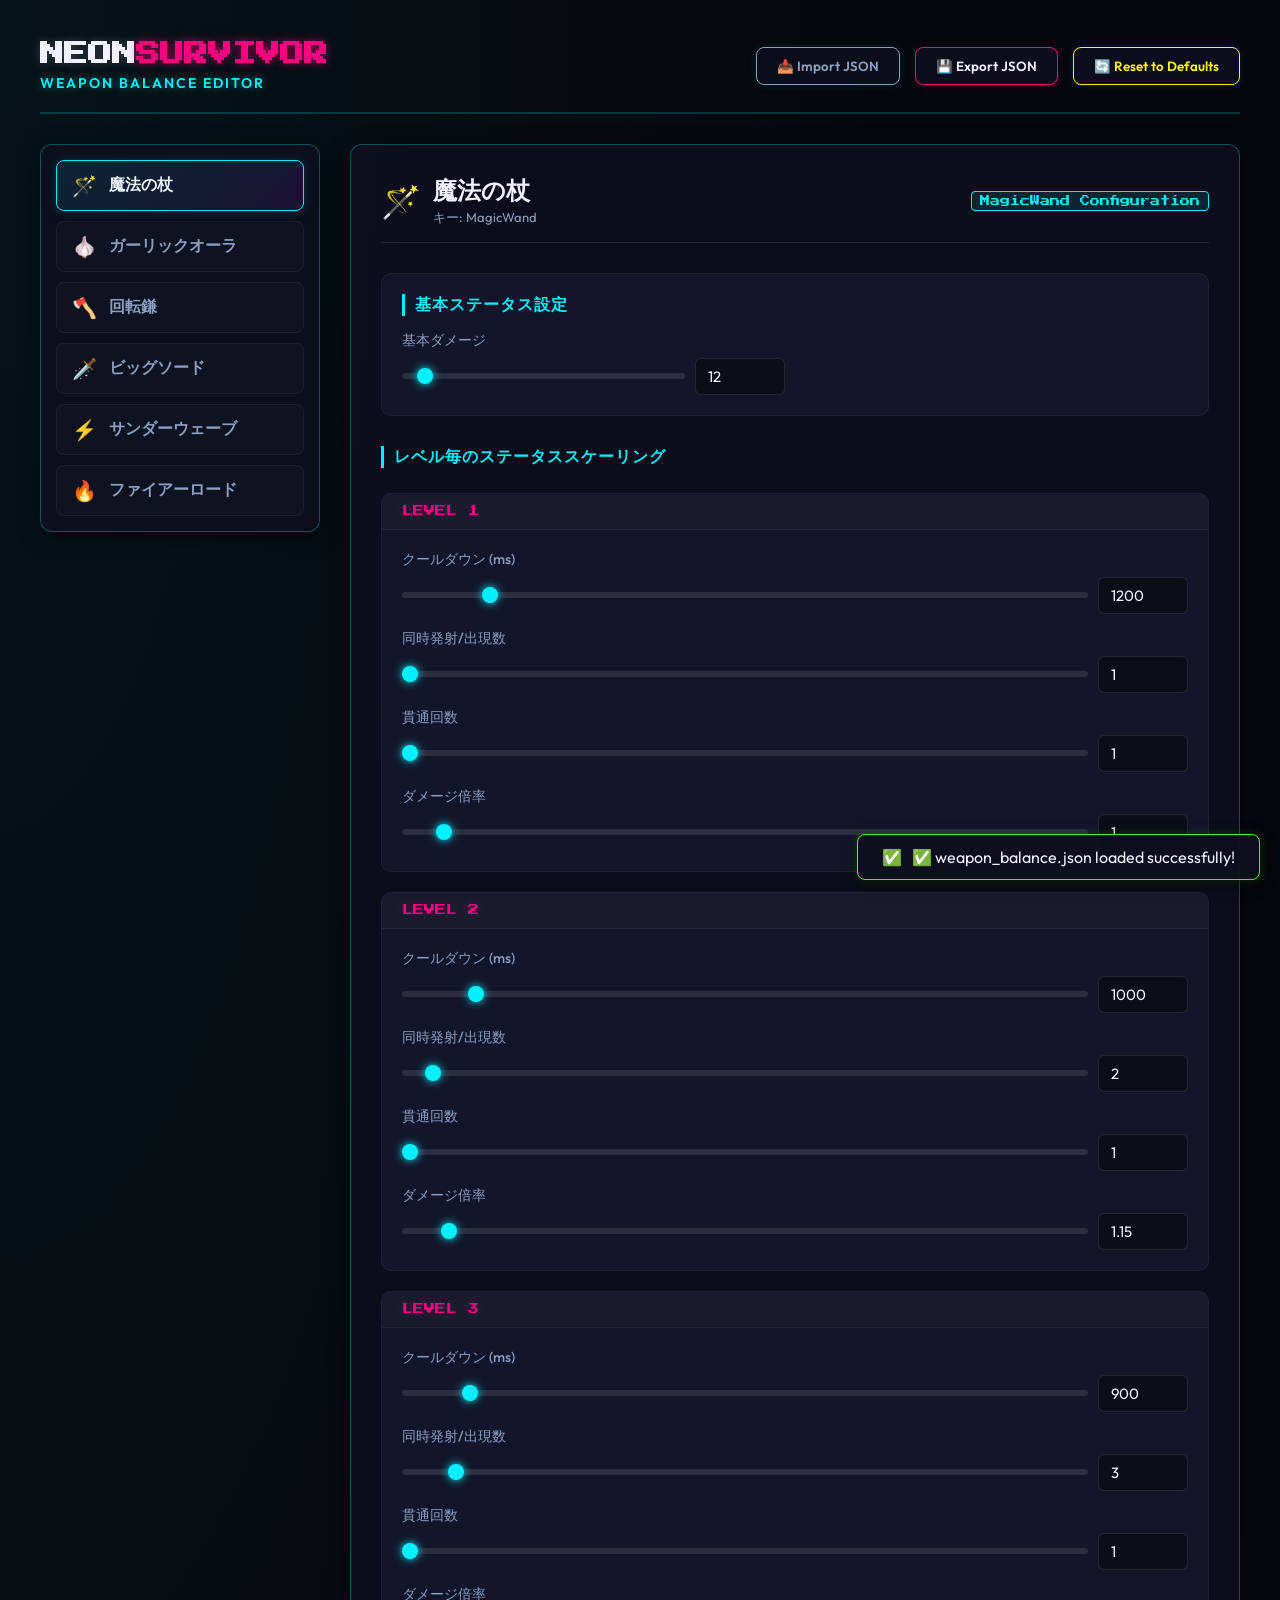
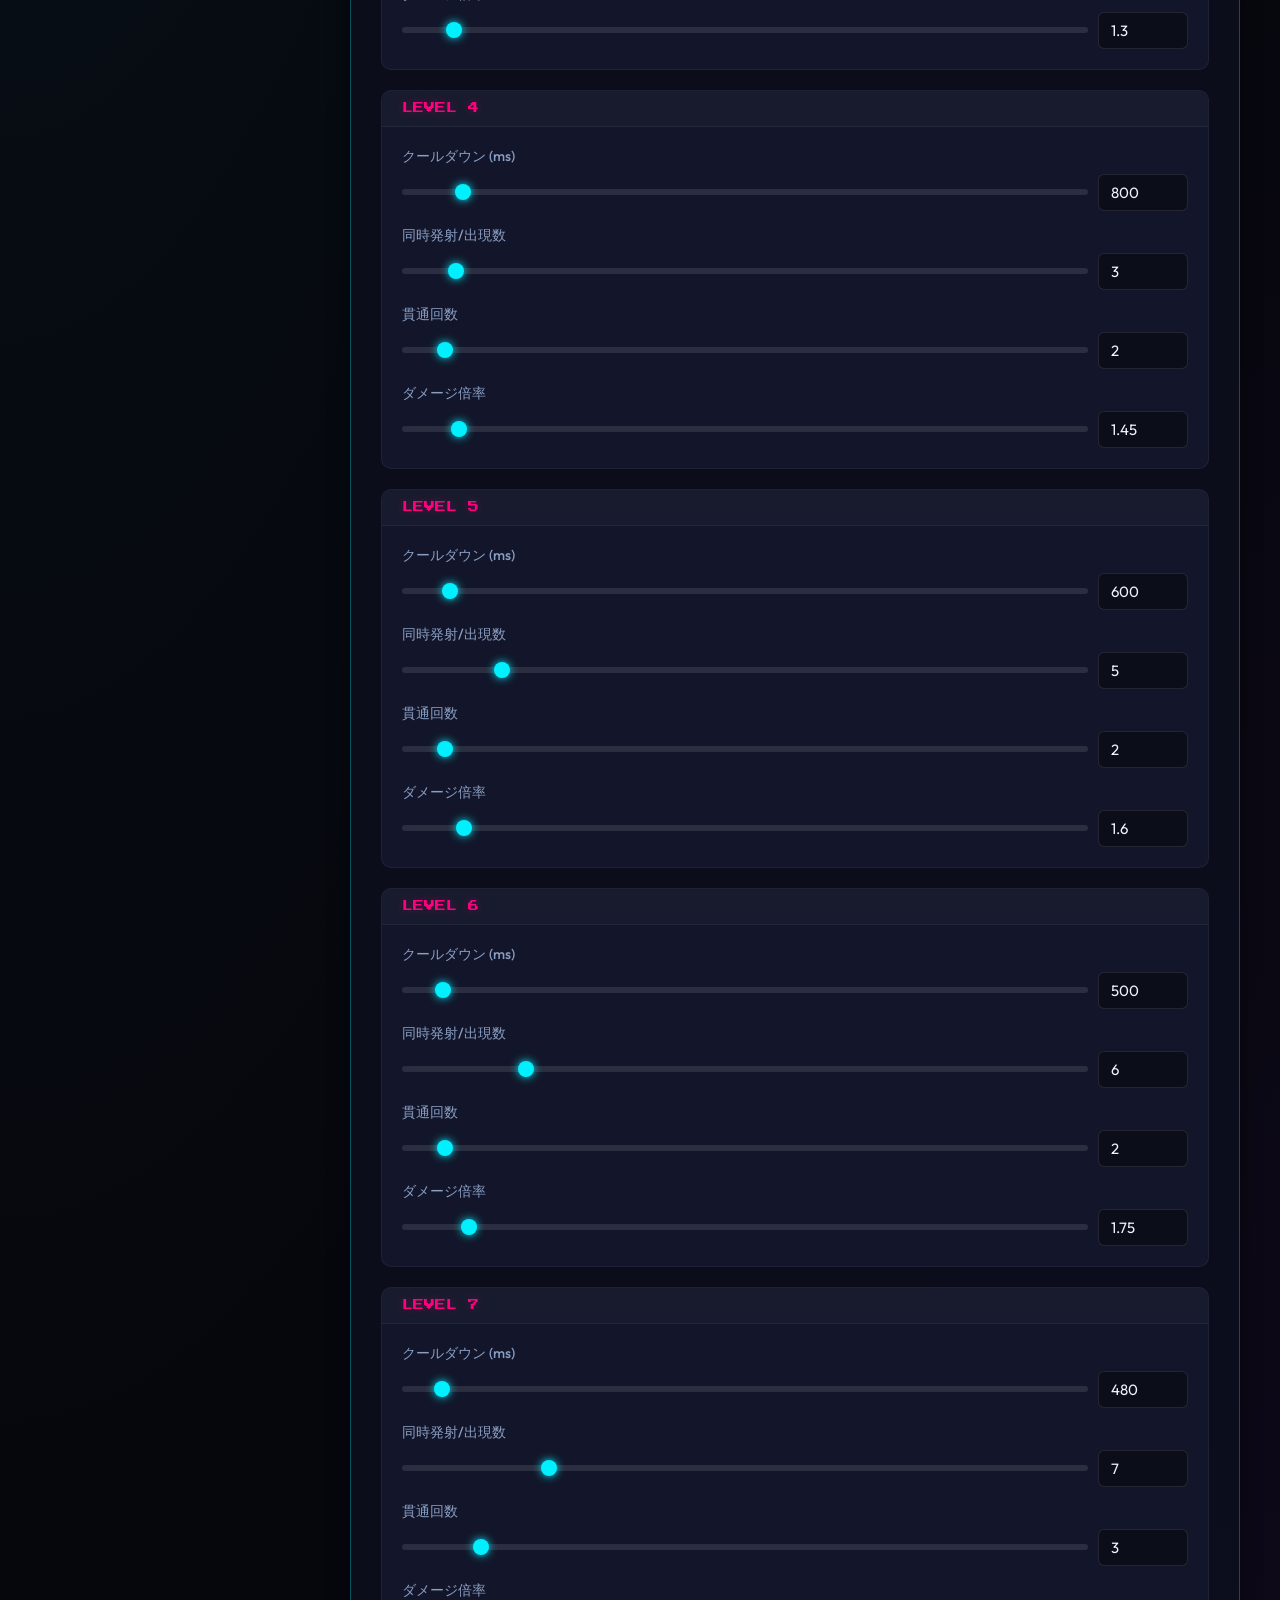
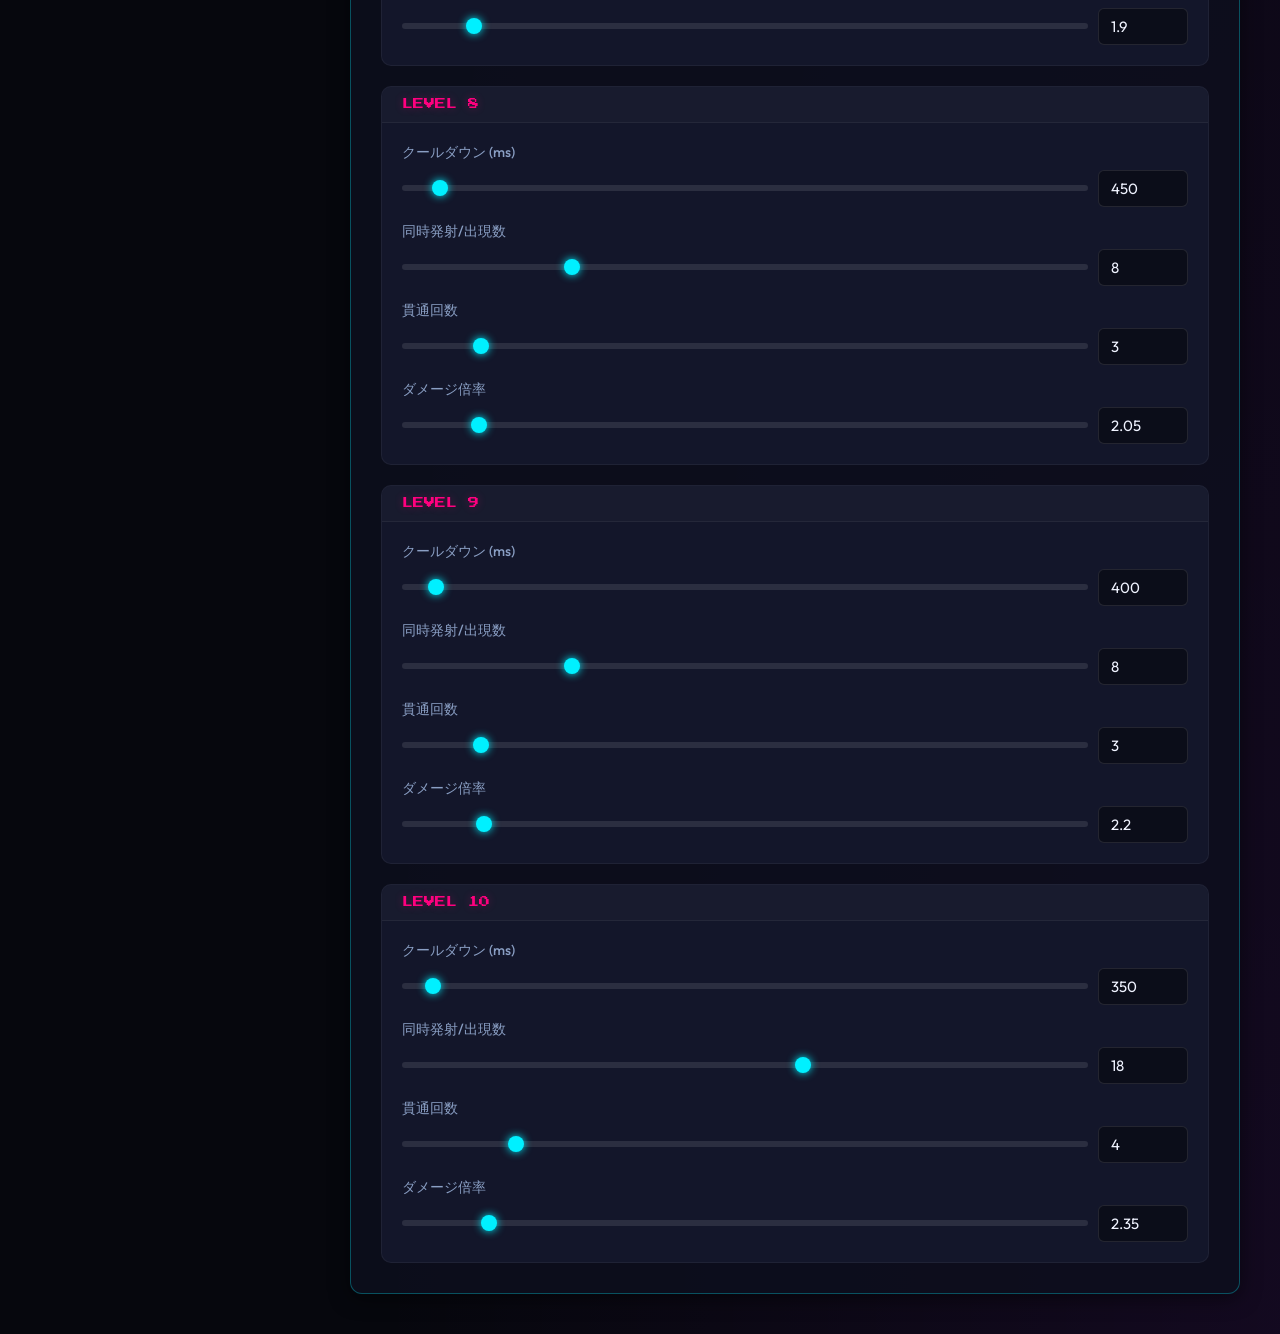
==== balance_editor.html @ 79fb0535 "Create graphical weapon balance parameter editor dashboard" ====
<!DOCTYPE html>
<html lang="ja">
<head>
  <meta charset="UTF-8">
  <meta name="viewport" content="width=device-width, initial-scale=1.0">
  <title>NEON SURVIVOR - Weapon Balance Editor</title>
  <!-- Google Fonts -->
  <link rel="preconnect" href="https://fonts.googleapis.com">
  <link rel="preconnect" href="https://fonts.gstatic.com" crossorigin>
  <link href="https://fonts.googleapis.com/css2?family=Outfit:wght@300;400;600;800&family=Press+Start+2P&display=swap" rel="stylesheet">
  <style>
    /* Styling based on game color palette */
    :root {
      --bg-color: #06070d;
      --bg-panel: rgba(13, 15, 30, 0.85);
      --bg-card: rgba(20, 24, 45, 0.9);
      --border-glow: rgba(0, 240, 255, 0.3);
      --border-glow-active: rgba(255, 0, 127, 0.5);
      
      --neon-cyan: #00f0ff;
      --neon-pink: #ff007f;
      --neon-green: #39ff14;
      --neon-purple: #b026ff;
      --neon-yellow: #fffb00;
      
      --text-main: #f0f3ff;
      --text-muted: #8a9fc4;
      --font-retro: 'Press Start 2P', monospace;
      --font-ui: 'Outfit', sans-serif;
    }

    * {
      box-sizing: border-box;
      margin: 0;
      padding: 0;
    }

    body {
      background-color: var(--bg-color);
      color: var(--text-main);
      font-family: var(--font-ui);
      background-image: 
        radial-gradient(at 0% 0%, rgba(0, 240, 255, 0.05) 0px, transparent 50%),
        radial-gradient(at 100% 100%, rgba(176, 38, 255, 0.08) 0px, transparent 50%);
      min-height: 100vh;
      padding: 40px 20px;
      display: flex;
      flex-direction: column;
      align-items: center;
    }

    .container {
      width: 100%;
      max-width: 1200px;
      display: flex;
      flex-direction: column;
      gap: 30px;
    }

    header {
      display: flex;
      justify-content: space-between;
      align-items: center;
      border-bottom: 2px solid rgba(0, 240, 255, 0.2);
      padding-bottom: 20px;
      flex-wrap: wrap;
      gap: 20px;
    }

    .logo-container {
      display: flex;
      flex-direction: column;
    }

    .logo-title {
      font-family: var(--font-retro);
      font-size: 24px;
      color: var(--text-main);
      text-shadow: 0 0 10px rgba(255, 255, 255, 0.2);
      line-height: 1.2;
    }

    .logo-title span {
      color: var(--neon-pink);
      text-shadow: 0 0 10px rgba(255, 0, 127, 0.6);
    }

    .subtitle {
      font-size: 14px;
      color: var(--neon-cyan);
      letter-spacing: 2px;
      text-transform: uppercase;
      font-weight: 600;
      margin-top: 5px;
      text-shadow: 0 0 8px rgba(0, 240, 255, 0.4);
    }

    .global-actions {
      display: flex;
      gap: 15px;
      flex-wrap: wrap;
    }

    .btn {
      background: var(--bg-panel);
      border: 1px solid var(--neon-cyan);
      color: var(--text-main);
      padding: 10px 20px;
      border-radius: 8px;
      font-family: var(--font-ui);
      font-weight: 600;
      cursor: pointer;
      display: flex;
      align-items: center;
      gap: 8px;
      transition: all 0.3s ease;
      box-shadow: 0 0 10px rgba(0, 240, 255, 0.1);
    }

    .btn:hover {
      background: var(--neon-cyan);
      color: #000;
      box-shadow: 0 0 15px rgba(0, 240, 255, 0.4);
      transform: translateY(-2px);
    }

    .btn-pink {
      border-color: var(--neon-pink);
      box-shadow: 0 0 10px rgba(255, 0, 127, 0.1);
    }

    .btn-pink:hover {
      background: var(--neon-pink);
      color: var(--text-main);
      box-shadow: 0 0 15px rgba(255, 0, 127, 0.4);
    }

    .btn-secondary {
      border-color: var(--text-muted);
      color: var(--text-muted);
    }

    .btn-secondary:hover {
      background: rgba(255,255,255,0.1);
      color: var(--text-main);
      box-shadow: none;
    }

    .hidden-input {
      display: none;
    }

    .editor-layout {
      display: grid;
      grid-template-columns: 280px 1fr;
      gap: 30px;
      align-items: start;
    }

    @media (max-width: 900px) {
      .editor-layout {
        grid-template-columns: 1fr;
      }
    }

    /* Tabs Panel */
    .tabs-panel {
      background: var(--bg-panel);
      border: 1px solid var(--border-glow);
      border-radius: 12px;
      padding: 15px;
      display: flex;
      flex-direction: column;
      gap: 10px;
      box-shadow: 0 4px 20px rgba(0,0,0,0.5);
    }

    .tab-item {
      background: rgba(255, 255, 255, 0.02);
      border: 1px solid rgba(255, 255, 255, 0.05);
      border-radius: 8px;
      padding: 12px 15px;
      color: var(--text-muted);
      cursor: pointer;
      display: flex;
      align-items: center;
      gap: 12px;
      font-weight: 600;
      transition: all 0.2s ease;
    }

    .tab-item:hover {
      background: rgba(255, 255, 255, 0.05);
      color: var(--text-main);
      border-color: rgba(255, 255, 255, 0.2);
    }

    .tab-item.active {
      background: linear-gradient(135deg, rgba(0, 240, 255, 0.1), rgba(176, 38, 255, 0.1));
      border-color: var(--neon-cyan);
      color: var(--text-main);
      box-shadow: 0 0 12px rgba(0, 240, 255, 0.15);
    }

    .tab-icon {
      font-size: 20px;
    }

    /* Content Area */
    .content-area {
      background: var(--bg-panel);
      border: 1px solid var(--border-glow);
      border-radius: 12px;
      padding: 30px;
      box-shadow: 0 4px 20px rgba(0,0,0,0.5);
      display: flex;
      flex-direction: column;
      gap: 30px;
    }

    .weapon-header {
      display: flex;
      justify-content: space-between;
      align-items: center;
      border-bottom: 1px solid rgba(255, 255, 255, 0.1);
      padding-bottom: 15px;
    }

    .weapon-title-group {
      display: flex;
      align-items: center;
      gap: 12px;
    }

    .weapon-title {
      font-size: 24px;
      font-weight: 800;
      color: var(--text-main);
    }

    .weapon-key {
      font-family: var(--font-retro);
      font-size: 10px;
      background: rgba(0, 240, 255, 0.1);
      border: 1px solid var(--neon-cyan);
      color: var(--neon-cyan);
      padding: 4px 8px;
      border-radius: 4px;
    }

    /* Parameter group styling */
    .base-settings-card {
      background: var(--bg-card);
      border: 1px solid rgba(255, 255, 255, 0.05);
      border-radius: 10px;
      padding: 20px;
      display: flex;
      flex-direction: column;
      gap: 15px;
    }

    .card-title {
      font-size: 16px;
      font-weight: 600;
      color: var(--neon-cyan);
      text-transform: uppercase;
      letter-spacing: 1px;
      border-left: 3px solid var(--neon-cyan);
      padding-left: 10px;
    }

    .grid-2col {
      display: grid;
      grid-template-columns: repeat(auto-fill, minmax(280px, 1fr));
      gap: 20px;
    }

    .form-group {
      display: flex;
      flex-direction: column;
      gap: 8px;
    }

    .form-group label {
      font-size: 14px;
      color: var(--text-muted);
      font-weight: 500;
    }

    .input-wrapper {
      display: flex;
      gap: 10px;
      align-items: center;
    }

    input[type="number"] {
      background: rgba(0, 0, 0, 0.4);
      border: 1px solid rgba(255,255,255,0.1);
      color: var(--text-main);
      padding: 8px 12px;
      border-radius: 6px;
      font-family: var(--font-ui);
      font-size: 15px;
      width: 90px;
      outline: none;
      transition: border-color 0.2s;
    }

    input[type="number"]:focus {
      border-color: var(--neon-cyan);
    }

    /* Sliders styling */
    input[type="range"] {
      -webkit-appearance: none;
      width: 100%;
      height: 6px;
      border-radius: 3px;
      background: rgba(255, 255, 255, 0.1);
      outline: none;
    }

    input[type="range"]::-webkit-slider-thumb {
      -webkit-appearance: none;
      appearance: none;
      width: 16px;
      height: 16px;
      border-radius: 50%;
      background: var(--neon-cyan);
      cursor: pointer;
      box-shadow: 0 0 8px var(--neon-cyan);
      transition: transform 0.1s, background-color 0.1s;
    }

    input[type="range"]::-webkit-slider-thumb:hover {
      transform: scale(1.2);
      background: var(--neon-pink);
      box-shadow: 0 0 10px var(--neon-pink);
    }

    /* Levels section */
    .levels-container {
      display: flex;
      flex-direction: column;
      gap: 20px;
    }

    .level-card {
      background: var(--bg-card);
      border: 1px solid rgba(255, 255, 255, 0.05);
      border-radius: 10px;
      overflow: hidden;
      transition: border-color 0.3s;
    }

    .level-card:hover {
      border-color: rgba(0, 240, 255, 0.15);
    }

    .level-card-header {
      background: rgba(255, 255, 255, 0.02);
      border-bottom: 1px solid rgba(255, 255, 255, 0.05);
      padding: 12px 20px;
      display: flex;
      justify-content: space-between;
      align-items: center;
    }

    .level-number {
      font-family: var(--font-retro);
      font-size: 11px;
      color: var(--neon-pink);
      text-shadow: 0 0 8px rgba(255, 0, 127, 0.3);
    }

    .level-card-body {
      padding: 20px;
      display: flex;
      flex-direction: column;
      gap: 15px;
    }

    /* Notification message */
    .toast {
      position: fixed;
      bottom: 20px;
      right: 20px;
      background: rgba(13, 15, 30, 0.95);
      border: 1px solid var(--neon-green);
      color: var(--text-main);
      padding: 12px 24px;
      border-radius: 8px;
      box-shadow: 0 4px 15px rgba(0, 0, 0, 0.5), 0 0 10px rgba(57, 255, 20, 0.2);
      display: flex;
      align-items: center;
      gap: 10px;
      transform: translateY(100px);
      opacity: 0;
      transition: all 0.3s cubic-bezier(0.175, 0.885, 0.32, 1.275);
      z-index: 1000;
    }

    .toast.show {
      transform: translateY(0);
      opacity: 1;
    }

    .toast-error {
      border-color: var(--neon-pink);
      box-shadow: 0 4px 15px rgba(0, 0, 0, 0.5), 0 0 10px rgba(255, 0, 127, 0.2);
    }
  </style>
</head>
<body>
  <div class="container">
    <header>
      <div class="logo-container">
        <h1 class="logo-title">NEON<span>SURVIVOR</span></h1>
        <div class="subtitle">Weapon Balance Editor</div>
      </div>
      <div class="global-actions">
        <button class="btn btn-secondary" id="btn-import-trigger">
          📥 Import JSON
        </button>
        <input type="file" id="import-input" class="hidden-input" accept=".json">
        
        <button class="btn btn-pink" id="btn-export">
          💾 Export JSON
        </button>
        
        <button class="btn btn-secondary" id="btn-reset" style="border-color: var(--neon-yellow); color: var(--neon-yellow);">
          🔄 Reset to Defaults
        </button>
      </div>
    </header>

    <div class="editor-layout">
      <!-- Left Tab Selector -->
      <div class="tabs-panel" id="weapon-tabs">
        <!-- Dynamic Tabs populated by JS -->
      </div>

      <!-- Right Edit Dashboard -->
      <div class="content-area" id="editor-content">
        <!-- Dynamic form generated by JS -->
      </div>
    </div>
  </div>

  <div class="toast" id="toast">
    <span id="toast-icon">✅</span>
    <span id="toast-message">Success!</span>
  </div>

  <script>
    // In-memory DEFAULT balance settings
    const DEFAULT_WEAPON_BALANCE = {
      MagicWand: {
        baseDamage: 12,
        levels: [
          { "cooldown": 1200, "count": 1, "pierce": 1, "damageMult": 1.00 },
          { "cooldown": 1000, "count": 2, "pierce": 1, "damageMult": 1.15 },
          { "cooldown": 900,  "count": 3, "pierce": 1, "damageMult": 1.30 },
          { "cooldown": 800,  "count": 3, "pierce": 2, "damageMult": 1.45 },
          { "cooldown": 600,  "count": 5, "pierce": 2, "damageMult": 1.60 },
          { "cooldown": 500,  "count": 6, "pierce": 2, "damageMult": 1.75 },
          { "cooldown": 480,  "count": 7, "pierce": 3, "damageMult": 1.90 },
          { "cooldown": 450,  "count": 8, "pierce": 3, "damageMult": 2.05 },
          { "cooldown": 400,  "count": 8, "pierce": 3, "damageMult": 2.20 },
          { "cooldown": 350,  "count": 18, "pierce": 4, "damageMult": 2.35 }
        ]
      },
      GarlicAura: {
        baseDamage: 3,
        baseRadius: 55,
        levels: [
          { "cooldown": 500, "radiusMult": 1.00, "damageMult": 1.00, "slowRatio": 0.00 },
          { "cooldown": 500, "radiusMult": 1.20, "damageMult": 1.25, "slowRatio": 0.00 },
          { "cooldown": 500, "radiusMult": 1.35, "damageMult": 1.50, "slowRatio": 0.00 },
          { "cooldown": 500, "radiusMult": 1.50, "damageMult": 1.80, "slowRatio": 0.00 },
          { "cooldown": 500, "radiusMult": 1.80, "damageMult": 2.50, "slowRatio": 0.65 },
          { "cooldown": 500, "radiusMult": 2.10, "damageMult": 3.20, "slowRatio": 0.65 },
          { "cooldown": 300, "radiusMult": 2.40, "damageMult": 4.00, "slowRatio": 0.65 },
          { "cooldown": 300, "radiusMult": 2.70, "damageMult": 5.00, "slowRatio": 0.65 },
          { "cooldown": 300, "radiusMult": 3.00, "damageMult": 6.20, "slowRatio": 0.55 },
          { "cooldown": 200, "radiusMult": 3.50, "damageMult": 8.00, "slowRatio": 0.40 }
        ]
      },
      SpinningScythe: {
        baseDamage: 18,
        levels: [
          { "cooldown": 9999, "count": 1, "distance": 70, "speed": 0.030, "damageMult": 1.00 },
          { "cooldown": 9999, "count": 2, "distance": 70, "speed": 0.030, "damageMult": 1.15 },
          { "cooldown": 9999, "count": 3, "distance": 80, "speed": 0.042, "damageMult": 1.30 },
          { "cooldown": 9999, "count": 3, "distance": 80, "speed": 0.042, "damageMult": 1.45 },
          { "cooldown": 9999, "count": 4, "distance": 80, "speed": 0.042, "damageMult": 1.60 },
          { "cooldown": 9999, "count": 5, "distance": 80, "speed": 0.042, "damageMult": 1.75 },
          { "cooldown": 9999, "count": 6, "distance": 85, "speed": 0.060, "damageMult": 1.90 },
          { "cooldown": 9999, "count": 6, "distance": 85, "speed": 0.060, "damageMult": 2.05 },
          { "cooldown": 9999, "count": 7, "distance": 85, "speed": 0.060, "damageMult": 2.20 },
          { "cooldown": 9999, "count": 9, "distance": 95, "speed": 0.075, "damageMult": 2.35 }
        ]
      },
      BigSword: {
        baseDamage: 25,
        levels: [
          { "cooldown": 450, "count": 1, "length": 55, "width": 12, "damageMult": 1.00 },
          { "cooldown": 450, "count": 2, "length": 65, "width": 14, "damageMult": 1.25 },
          { "cooldown": 450, "count": 2, "length": 85, "width": 18, "damageMult": 1.50 },
          { "cooldown": 450, "count": 3, "length": 95, "width": 20, "damageMult": 1.85 },
          { "cooldown": 450, "count": 4, "length": 120, "width": 25, "damageMult": 2.40 },
          { "cooldown": 450, "count": 5, "length": 135, "width": 27, "damageMult": 3.00 },
          { "cooldown": 350, "count": 5, "length": 150, "width": 29, "damageMult": 3.60 },
          { "cooldown": 350, "count": 6, "length": 165, "width": 31, "damageMult": 4.30 },
          { "cooldown": 350, "count": 6, "length": 180, "width": 33, "damageMult": 5.20 },
          { "cooldown": 350, "count": 8, "length": 200, "width": 36, "damageMult": 6.50 }
        ]
      },
      ThunderWave: {
        baseDamage: 20,
        levels: [
          { "cooldown": 2400, "range": 650, "damageMult": 0.4, "waveCount": 1, "maxAge": 75 },
          { "cooldown": 2000, "range": 660, "damageMult": 0.7, "waveCount": 1, "maxAge": 75 },
          { "cooldown": 1700, "range": 670, "damageMult": 1.1, "waveCount": 1, "maxAge": 75 },
          { "cooldown": 1400, "range": 680, "damageMult": 1.6, "waveCount": 1, "maxAge": 75 },
          { "cooldown": 1100, "range": 690, "damageMult": 2.2, "waveCount": 1, "maxAge": 75 },
          { "cooldown": 900, "range": 700, "damageMult": 3.0, "waveCount": 1, "maxAge": 75 },
          { "cooldown": 750, "range": 710, "damageMult": 4.0, "waveCount": 1, "maxAge": 75 },
          { "cooldown": 600, "range": 720, "damageMult": 5.5, "waveCount": 2, "maxAge": 75 },
          { "cooldown": 480, "range": 730, "damageMult": 7.5, "waveCount": 2, "maxAge": 75 },
          { "cooldown": 350, "range": 760, "damageMult": 12.0, "waveCount": 3, "maxAge": 75 }
        ]
      },
      FireRoad: {
        baseDamage: 8,
        levels: [
          { "cooldown": 220, "lifetime": 1500, "radius": 10, "damageMult": 1.00 },
          { "cooldown": 220, "lifetime": 2000, "radius": 13, "damageMult": 1.40 },
          { "cooldown": 220, "lifetime": 2500, "radius": 16, "damageMult": 1.80 },
          { "cooldown": 220, "lifetime": 3000, "radius": 20, "damageMult": 2.40 },
          { "cooldown": 220, "lifetime": 3800, "radius": 26, "damageMult": 3.40 },
          { "cooldown": 220, "lifetime": 4400, "radius": 29, "damageMult": 4.30 },
          { "cooldown": 180, "lifetime": 5000, "radius": 32, "damageMult": 5.30 },
          { "cooldown": 180, "lifetime": 5600, "radius": 35, "damageMult": 6.50 },
          { "cooldown": 180, "lifetime": 6200, "radius": 38, "damageMult": 7.80 },
          { "cooldown": 130, "lifetime": 7000, "radius": 42, "damageMult": 9.50 }
        ]
      }
    };

    // Metadata for scaling parameters (friendly labels, sliders configuration)
    const PARAM_META = {
      cooldown: { label: "クールダウン (ms)", min: 10, max: 10000, step: 10 },
      damageMult: { label: "ダメージ倍率", min: 0.0, max: 20.0, step: 0.05 },
      count: { label: "同時発射/出現数", min: 1, max: 30, step: 1 },
      pierce: { label: "貫通回数", min: 1, max: 20, step: 1 },
      radiusMult: { label: "範囲倍率", min: 0.5, max: 5.0, step: 0.05 },
      slowRatio: { label: "移動速度低下率", min: 0.0, max: 1.0, step: 0.05 },
      distance: { label: "軌道半径 (px)", min: 20, max: 300, step: 5 },
      speed: { label: "軌道回転速度", min: 0.005, max: 0.2, step: 0.001 },
      length: { label: "剣の長さ (px)", min: 20, max: 400, step: 5 },
      width: { label: "剣の幅 (px)", min: 2, max: 100, step: 1 },
      range: { label: "電撃波及射程 (px)", min: 100, max: 1500, step: 10 },
      waveCount: { label: "連続電撃回数", min: 1, max: 5, step: 1 },
      maxAge: { label: "電撃持続フレーム", min: 10, max: 300, step: 5 },
      lifetime: { label: "炎持続時間 (ms)", min: 100, max: 15000, step: 50 },
      radius: { label: "炎判定半径 (px)", min: 2, max: 100, step: 1 }
    };

    const BASE_PARAM_META = {
      baseDamage: { label: "基本ダメージ", min: 1, max: 200, step: 1 },
      baseRadius: { label: "基本半径 (px)", min: 10, max: 200, step: 1 }
    };

    const WEAPON_INFO = {
      MagicWand: { name: "魔法の杖", icon: "🪄" },
      GarlicAura: { name: "ガーリックオーラ", icon: "🧄" },
      SpinningScythe: { name: "回転鎌", icon: "🪓" },
      BigSword: { name: "ビッグソード", icon: "🗡️" },
      ThunderWave: { name: "サンダーウェーブ", icon: "⚡" },
      FireRoad: { name: "ファイアーロード", icon: "🔥" }
    };

    // Current active data & UI state
    let activeWeapon = "MagicWand";
    let weaponConfig = JSON.parse(JSON.stringify(DEFAULT_WEAPON_BALANCE));

    // Initialize Page
    window.addEventListener('DOMContentLoaded', () => {
      loadInitialConfig();
      setupGlobalActions();
    });

    // Attempt to fetch local weapon_balance.json on page load
    async function loadInitialConfig() {
      try {
        const response = await fetch('weapon_balance.json');
        if (response.ok) {
          const data = await response.json();
          if (data && typeof data === 'object') {
            weaponConfig = data;
            showToast("✅ weapon_balance.json loaded successfully!", false);
          }
        }
      } catch (e) {
        console.info("Could not load weapon_balance.json dynamically via fetch (likely file:// protocol CORS limit). Using built-in defaults.", e);
      }
      renderTabs();
      renderActiveWeapon();
    }

    function renderTabs() {
      const container = document.getElementById('weapon-tabs');
      container.innerHTML = '';

      Object.keys(WEAPON_INFO).forEach(key => {
        const info = WEAPON_INFO[key];
        const tab = document.createElement('div');
        tab.className = `tab-item ${key === activeWeapon ? 'active' : ''}`;
        tab.innerHTML = `
          <span class="tab-icon">${info.icon}</span>
          <span>${info.name}</span>
        `;
        tab.addEventListener('click', () => {
          activeWeapon = key;
          renderTabs();
          renderActiveWeapon();
        });
        container.appendChild(tab);
      });
    }

    function renderActiveWeapon() {
      const container = document.getElementById('editor-content');
      const info = WEAPON_INFO[activeWeapon];
      const data = weaponConfig[activeWeapon];

      if (!data) return;

      let html = `
        <div class="weapon-header">
          <div class="weapon-title-group">
            <span style="font-size: 32px;">${info.icon}</span>
            <div>
              <h2 class="weapon-title">${info.name}</h2>
              <div style="font-size: 13px; color: var(--text-muted); margin-top: 2px;">キー: ${activeWeapon}</div>
            </div>
          </div>
          <span class="weapon-key">${activeWeapon} Configuration</span>
        </div>
      `;

      // Render Base Settings Card
      html += `
        <div class="base-settings-card">
          <h3 class="card-title">基本ステータス設定</h3>
          <div class="grid-2col">
      `;

      Object.keys(data).forEach(key => {
        if (key !== 'levels') {
          const meta = BASE_PARAM_META[key] || { label: key, min: 1, max: 1000, step: 1 };
          html += `
            <div class="form-group">
              <label>${meta.label}</label>
              <div class="input-wrapper">
                <input type="range" id="base-slider-${key}" min="${meta.min}" max="${meta.max}" step="${meta.step}" value="${data[key]}">
                <input type="number" id="base-num-${key}" min="${meta.min}" max="${meta.max}" step="${meta.step}" value="${data[key]}">
              </div>
            </div>
          `;
        }
      });

      html += `
          </div>
        </div>
      `;

      // Render Level Up Scales
      html += `
        <div class="levels-container">
          <h3 class="card-title" style="margin-bottom: 5px;">レベル毎のステータススケーリング</h3>
      `;

      data.levels.forEach((lvlData, idx) => {
        html += `
          <div class="level-card">
            <div class="level-card-header">
              <span class="level-number">LEVEL ${idx + 1}</span>
            </div>
            <div class="level-card-body grid-2col">
        `;

        Object.keys(lvlData).forEach(param => {
          const meta = PARAM_META[param] || { label: param, min: 0, max: 10000, step: 1 };
          const value = lvlData[param];
          html += `
            <div class="form-group">
              <label>${meta.label}</label>
              <div class="input-wrapper">
                <input type="range" id="lvl-slider-${idx}-${param}" min="${meta.min}" max="${meta.max}" step="${meta.step}" value="${value}">
                <input type="number" id="lvl-num-${idx}-${param}" min="${meta.min}" max="${meta.max}" step="${meta.step}" value="${value}">
              </div>
            </div>
          `;
        });

        html += `
            </div>
          </div>
        `;
      });

      html += `</div>`;

      container.innerHTML = html;

      // Bind dynamic inputs to sync sliders & numbers and save back to weaponConfig
      bindInputs(data);
    }

    function bindInputs(data) {
      // 1. Bind Base Settings
      Object.keys(data).forEach(key => {
        if (key !== 'levels') {
          const slider = document.getElementById(`base-slider-${key}`);
          const num = document.getElementById(`base-num-${key}`);

          const sync = (val) => {
            const parsed = parseFloat(val);
            slider.value = parsed;
            num.value = parsed;
            data[key] = parsed;
          };

          slider.addEventListener('input', (e) => sync(e.target.value));
          num.addEventListener('input', (e) => sync(e.target.value));
        }
      });

      // 2. Bind Level Specific Settings
      data.levels.forEach((lvlData, idx) => {
        Object.keys(lvlData).forEach(param => {
          const slider = document.getElementById(`lvl-slider-${idx}-${param}`);
          const num = document.getElementById(`lvl-num-${idx}-${param}`);

          const sync = (val) => {
            const parsed = parseFloat(val);
            slider.value = parsed;
            num.value = parsed;
            lvlData[param] = parsed;
          };

          slider.addEventListener('input', (e) => sync(e.target.value));
          num.addEventListener('input', (e) => sync(e.target.value));
        }
      )});
    }

    function setupGlobalActions() {
      // Export Functionality
      document.getElementById('btn-export').addEventListener('click', () => {
        try {
          const jsonString = JSON.stringify(weaponConfig, null, 2);
          const blob = new Blob([jsonString], { type: 'application/json' });
          const url = URL.createObjectURL(blob);
          const link = document.createElement('a');
          link.href = url;
          link.download = 'weapon_balance.json';
          document.body.appendChild(link);
          link.click();
          document.body.removeChild(link);
          URL.revokeObjectURL(url);
          showToast("💾 Configuration exported successfully! Put it in the game's directory as 'weapon_balance.json'", false);
        } catch (err) {
          showToast("❌ Export failed: " + err.message, true);
        }
      });

      // Import Trigger & Process
      const importTrigger = document.getElementById('btn-import-trigger');
      const importInput = document.getElementById('import-input');

      importTrigger.addEventListener('click', () => {
        importInput.click();
      });

      importInput.addEventListener('change', (e) => {
        const file = e.target.files[0];
        if (!file) return;

        const reader = new FileReader();
        reader.onload = (event) => {
          try {
            const data = JSON.parse(event.target.result);
            // Verify structure lightly
            const keys = Object.keys(DEFAULT_WEAPON_BALANCE);
            const valid = keys.every(key => data[key] && Array.isArray(data[key].levels) && data[key].levels.length === 10);
            
            if (!valid) {
              throw new Error("Invalid schema structure. Must contain levels 1-10 configs for: " + keys.join(', '));
            }

            weaponConfig = data;
            renderTabs();
            renderActiveWeapon();
            showToast("📥 Configuration imported and applied!", false);
          } catch (err) {
            showToast("❌ Import failed: " + err.message, true);
          }
        };
        reader.readAsText(file);
      });

      // Reset to default
      document.getElementById('btn-reset').addEventListener('click', () => {
        if (confirm("デフォルト設定にリセットしますか？ (未エクスポートの変更は失われます)")) {
          weaponConfig = JSON.parse(JSON.stringify(DEFAULT_WEAPON_BALANCE));
          renderTabs();
          renderActiveWeapon();
          showToast("🔄 Reset to default parameters successfully!", false);
        }
      });
    }

    function showToast(message, isError) {
      const toast = document.getElementById('toast');
      const icon = document.getElementById('toast-icon');
      const msg = document.getElementById('toast-message');

      icon.textContent = isError ? "⚠️" : "✅";
      msg.textContent = message;
      
      if (isError) {
        toast.classList.add('toast-error');
      } else {
        toast.classList.remove('toast-error');
      }

      toast.classList.add('show');
      setTimeout(() => {
        toast.classList.remove('show');
      }, 4000);
    }
  </script>
</body>
</html>
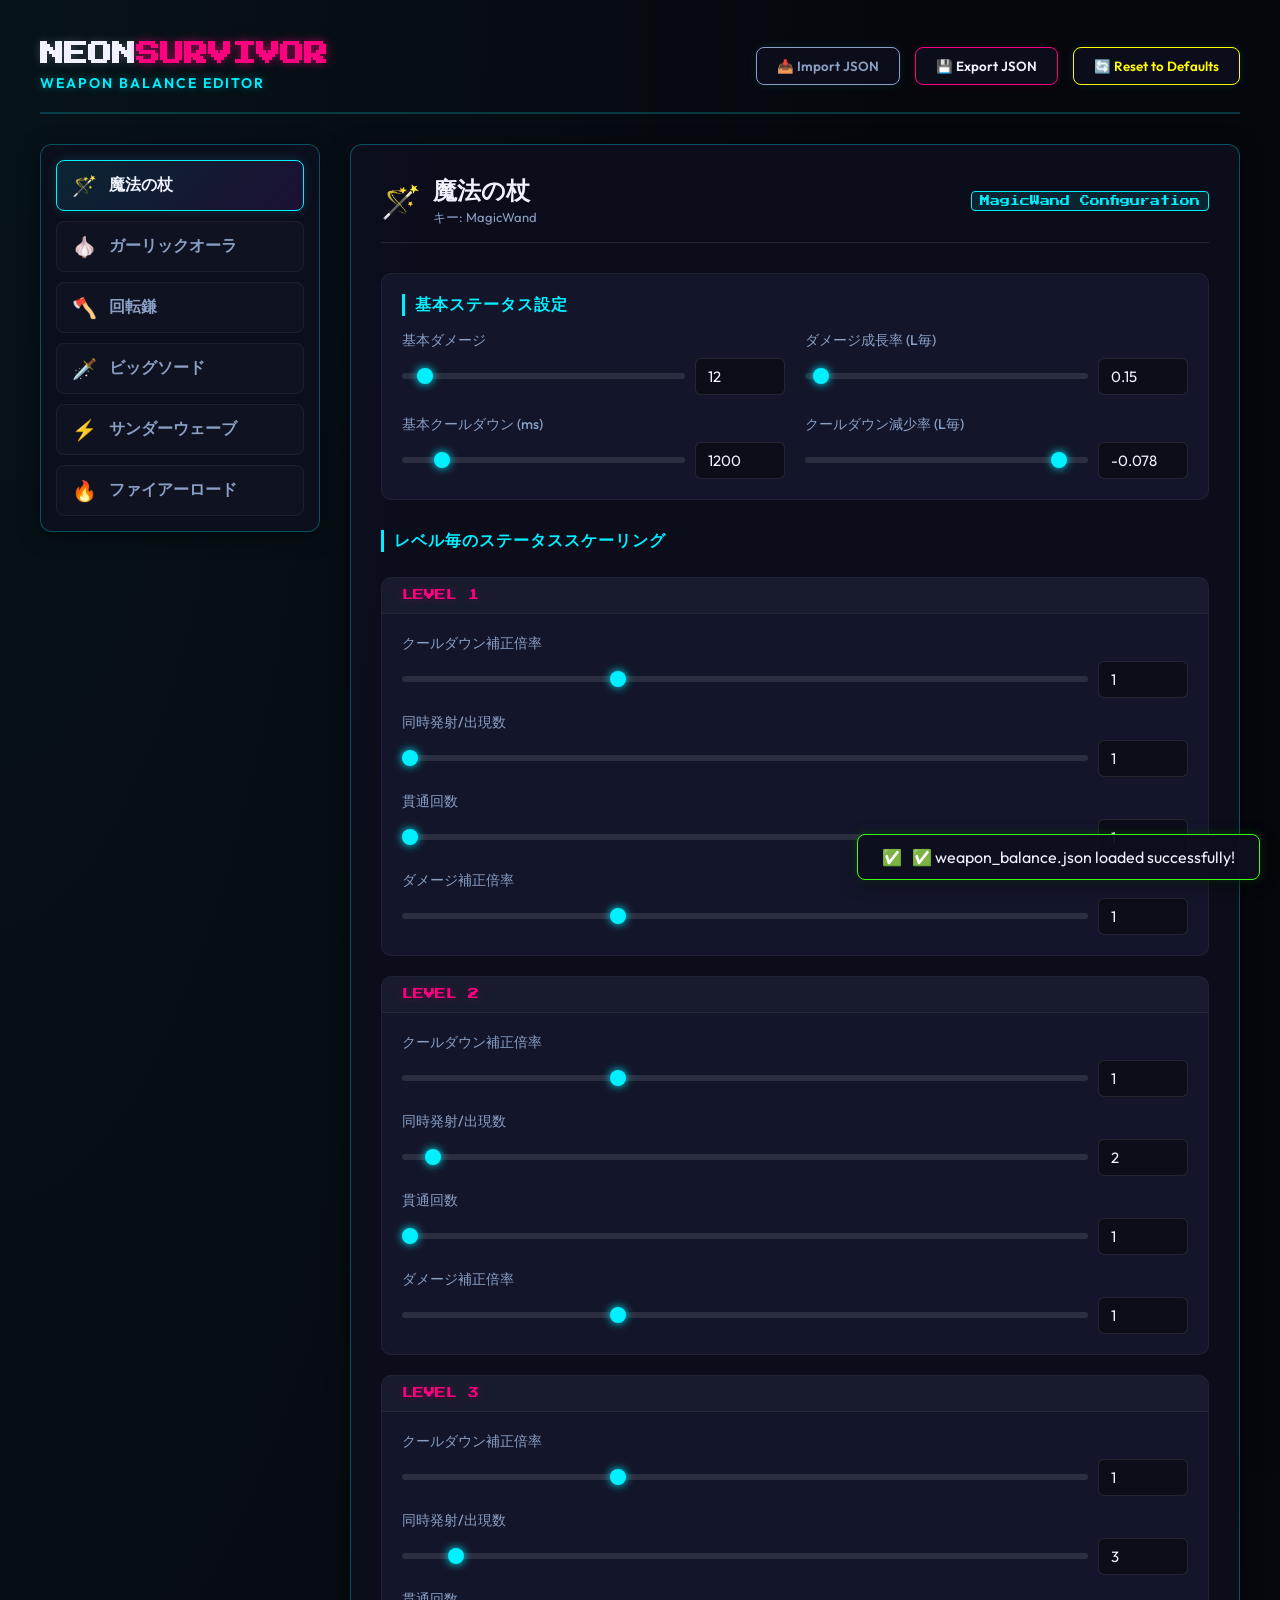
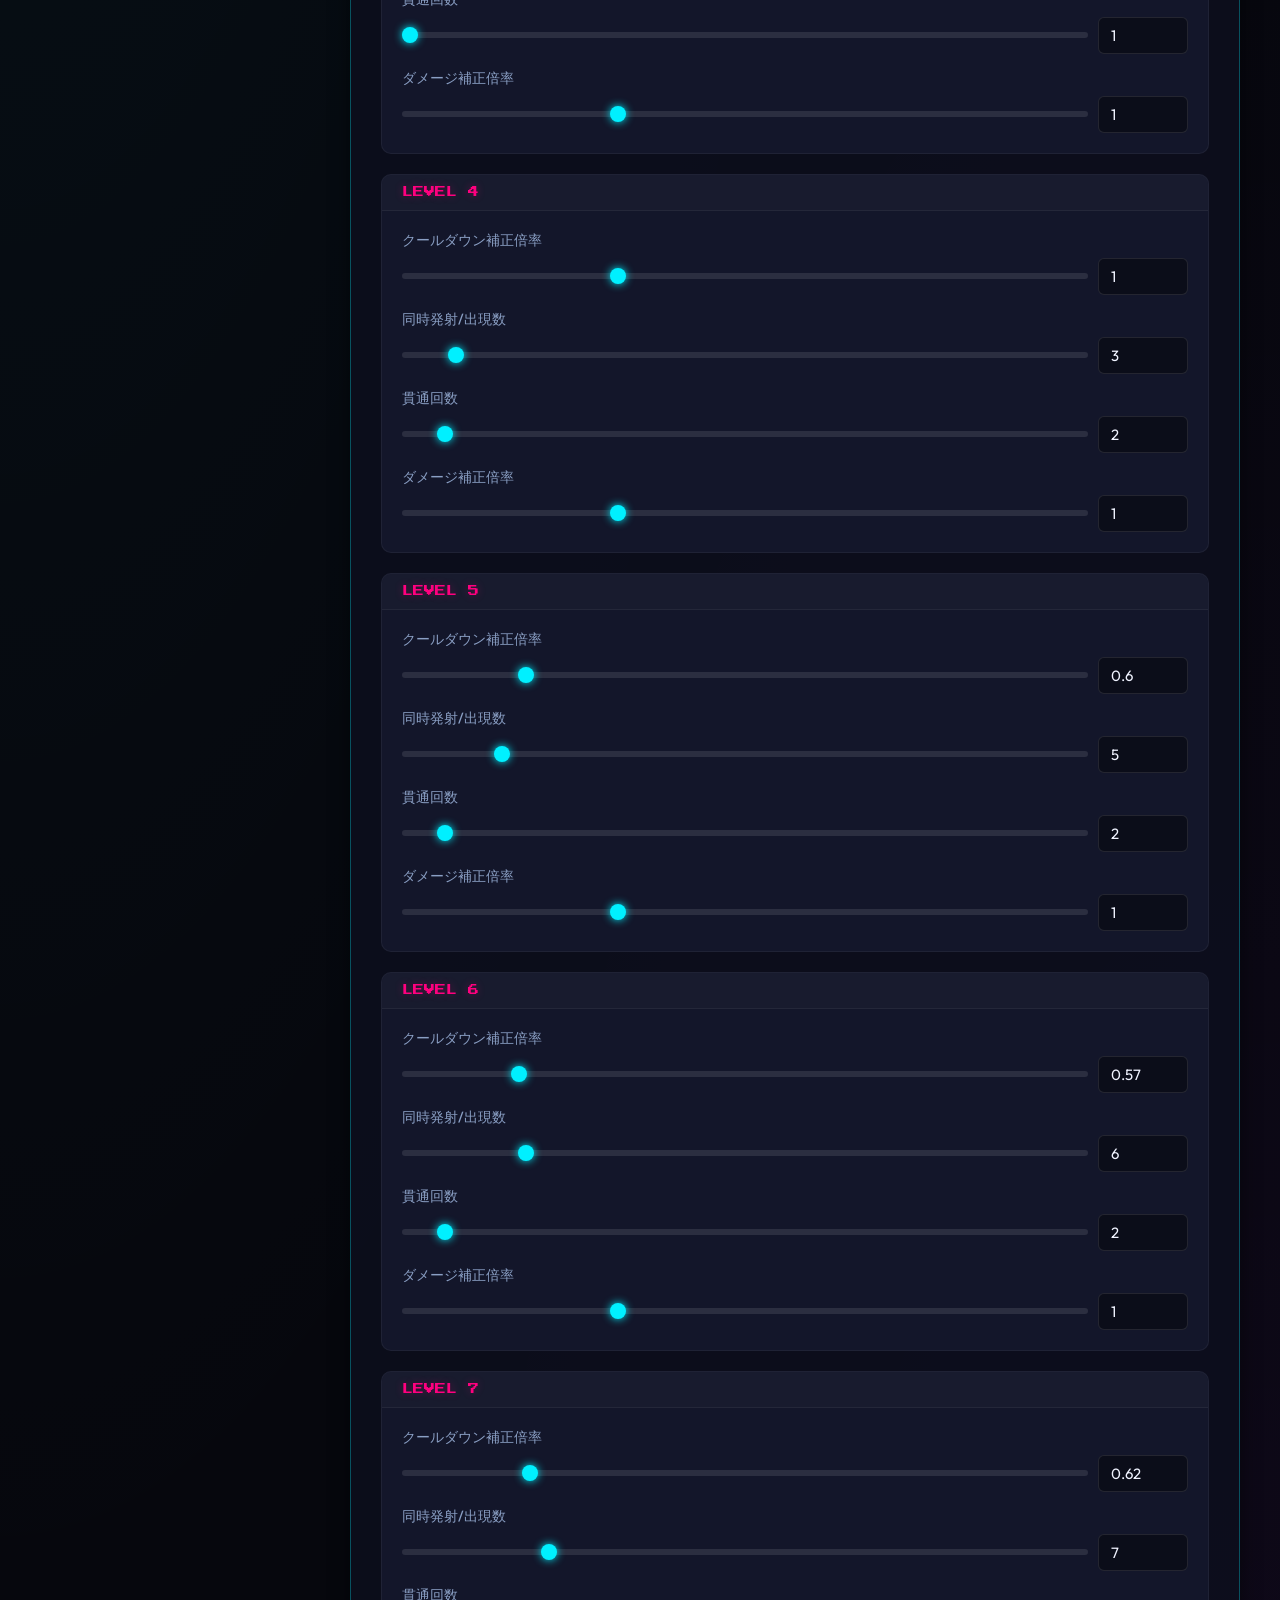
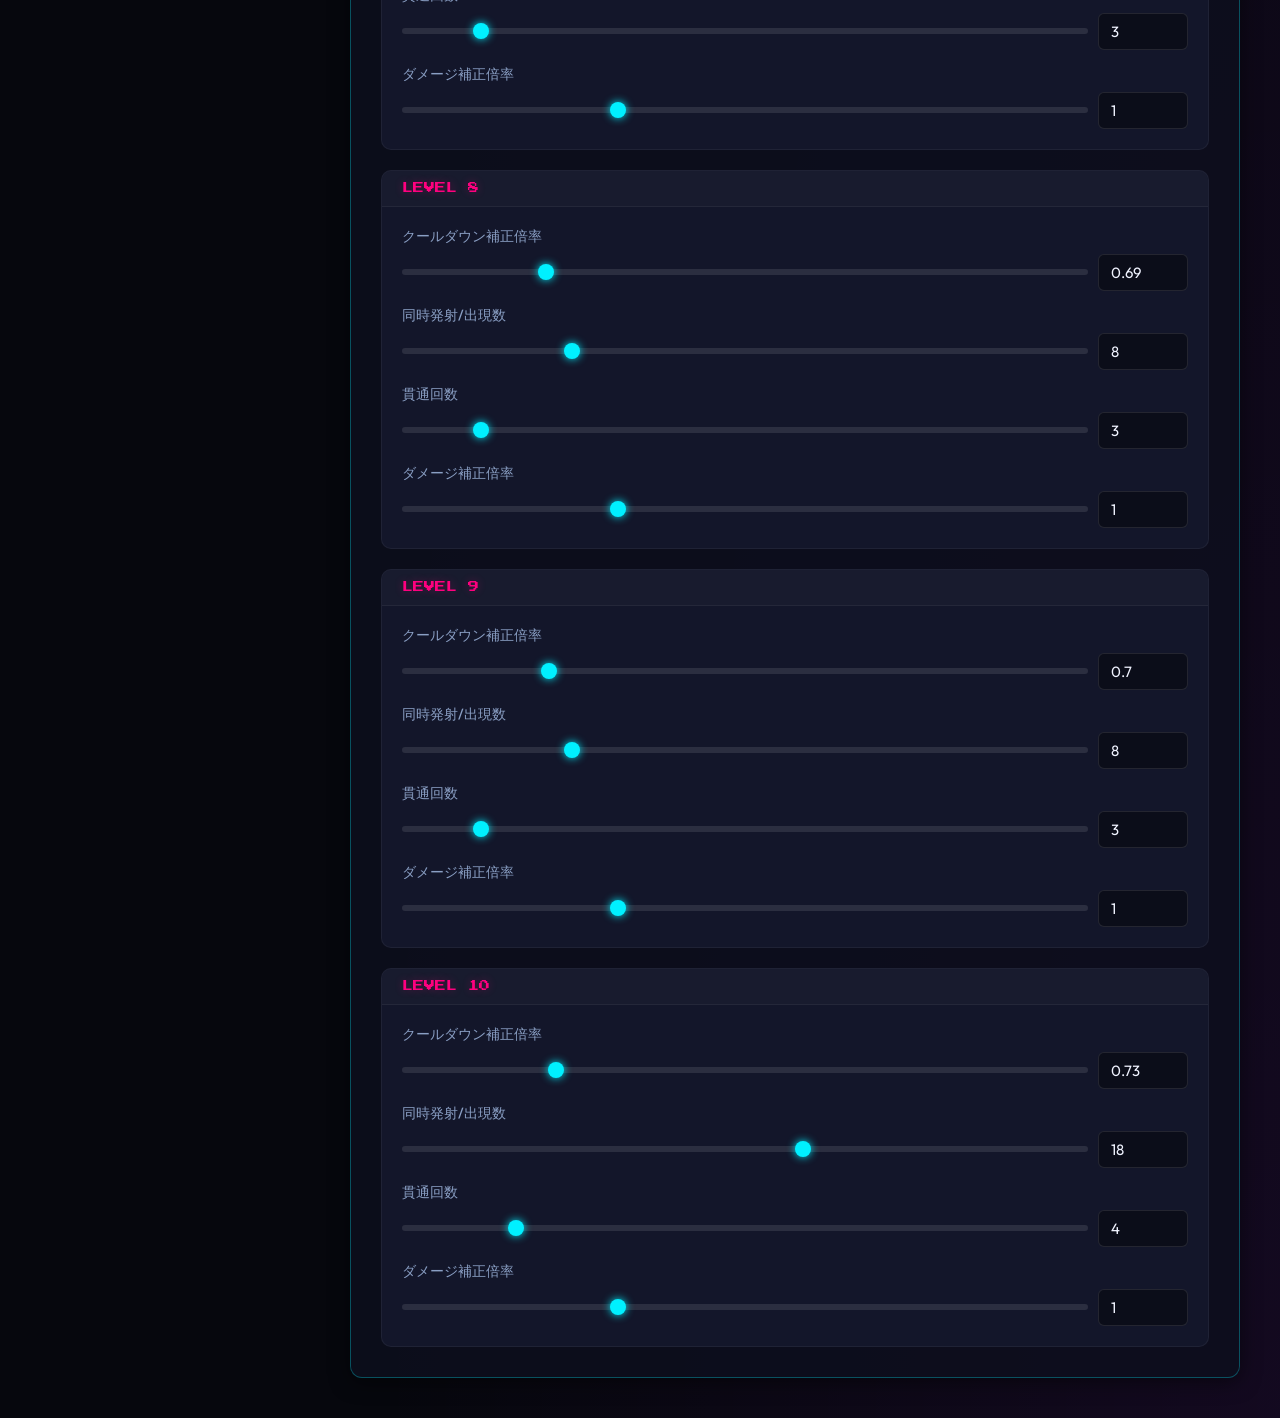
==== commit 39ccc093: "Refactor weapon balance logic to use base values and growth rates with customizable multiplier fallb" ====
--- a/balance_editor.html
+++ b/balance_editor.html
@@ -457,119 +457,167 @@
     const DEFAULT_WEAPON_BALANCE = {
       MagicWand: {
         baseDamage: 12,
+        damageGrowth: 0.15,
+        baseCooldown: 1200,
+        cooldownGrowth: -0.078,
         levels: [
-          { "cooldown": 1200, "count": 1, "pierce": 1, "damageMult": 1.00 },
-          { "cooldown": 1000, "count": 2, "pierce": 1, "damageMult": 1.15 },
-          { "cooldown": 900,  "count": 3, "pierce": 1, "damageMult": 1.30 },
-          { "cooldown": 800,  "count": 3, "pierce": 2, "damageMult": 1.45 },
-          { "cooldown": 600,  "count": 5, "pierce": 2, "damageMult": 1.60 },
-          { "cooldown": 500,  "count": 6, "pierce": 2, "damageMult": 1.75 },
-          { "cooldown": 480,  "count": 7, "pierce": 3, "damageMult": 1.90 },
-          { "cooldown": 450,  "count": 8, "pierce": 3, "damageMult": 2.05 },
-          { "cooldown": 400,  "count": 8, "pierce": 3, "damageMult": 2.20 },
-          { "cooldown": 350,  "count": 18, "pierce": 4, "damageMult": 2.35 }
+          { "cooldownMult": 1.00, "count": 1, "pierce": 1, "damageMult": 1.00 },
+          { "cooldownMult": 1.00, "count": 2, "pierce": 1, "damageMult": 1.00 },
+          { "cooldownMult": 1.00, "count": 3, "pierce": 1, "damageMult": 1.00 },
+          { "cooldownMult": 1.00, "count": 3, "pierce": 2, "damageMult": 1.00 },
+          { "cooldownMult": 0.60, "count": 5, "pierce": 2, "damageMult": 1.00 },
+          { "cooldownMult": 0.57, "count": 6, "pierce": 2, "damageMult": 1.00 },
+          { "cooldownMult": 0.62, "count": 7, "pierce": 3, "damageMult": 1.00 },
+          { "cooldownMult": 0.69, "count": 8, "pierce": 3, "damageMult": 1.00 },
+          { "cooldownMult": 0.70, "count": 8, "pierce": 3, "damageMult": 1.00 },
+          { "cooldownMult": 0.73, "count": 18, "pierce": 4, "damageMult": 1.00 }
         ]
       },
       GarlicAura: {
         baseDamage: 3,
+        damageGrowth: 0.77,
+        baseCooldown: 500,
+        cooldownGrowth: -0.066,
         baseRadius: 55,
+        radiusGrowth: 0.27,
         levels: [
-          { "cooldown": 500, "radiusMult": 1.00, "damageMult": 1.00, "slowRatio": 0.00 },
-          { "cooldown": 500, "radiusMult": 1.20, "damageMult": 1.25, "slowRatio": 0.00 },
-          { "cooldown": 500, "radiusMult": 1.35, "damageMult": 1.50, "slowRatio": 0.00 },
-          { "cooldown": 500, "radiusMult": 1.50, "damageMult": 1.80, "slowRatio": 0.00 },
-          { "cooldown": 500, "radiusMult": 1.80, "damageMult": 2.50, "slowRatio": 0.65 },
-          { "cooldown": 500, "radiusMult": 2.10, "damageMult": 3.20, "slowRatio": 0.65 },
-          { "cooldown": 300, "radiusMult": 2.40, "damageMult": 4.00, "slowRatio": 0.65 },
-          { "cooldown": 300, "radiusMult": 2.70, "damageMult": 5.00, "slowRatio": 0.65 },
-          { "cooldown": 300, "radiusMult": 3.00, "damageMult": 6.20, "slowRatio": 0.55 },
-          { "cooldown": 200, "radiusMult": 3.50, "damageMult": 8.00, "slowRatio": 0.40 }
+          { "cooldownMult": 1.00, "radiusMult": 1.00, "damageMult": 1.00, "slowRatio": 0.00 },
+          { "cooldownMult": 1.00, "radiusMult": 1.00, "damageMult": 1.00, "slowRatio": 0.00 },
+          { "cooldownMult": 1.00, "radiusMult": 1.00, "damageMult": 1.00, "slowRatio": 0.00 },
+          { "cooldownMult": 1.00, "radiusMult": 1.00, "damageMult": 1.00, "slowRatio": 0.00 },
+          { "cooldownMult": 1.00, "radiusMult": 1.00, "damageMult": 1.00, "slowRatio": 0.65 },
+          { "cooldownMult": 1.00, "radiusMult": 1.00, "damageMult": 1.00, "slowRatio": 0.65 },
+          { "cooldownMult": 0.66, "radiusMult": 1.00, "damageMult": 1.00, "slowRatio": 0.65 },
+          { "cooldownMult": 0.73, "radiusMult": 1.00, "damageMult": 1.00, "slowRatio": 0.65 },
+          { "cooldownMult": 0.82, "radiusMult": 1.00, "damageMult": 1.00, "slowRatio": 0.55 },
+          { "cooldownMult": 0.98, "radiusMult": 1.00, "damageMult": 1.00, "slowRatio": 0.40 }
         ]
       },
       SpinningScythe: {
         baseDamage: 18,
+        damageGrowth: 0.15,
+        baseCooldown: 9999,
+        cooldownGrowth: 0.0,
+        baseDistance: 70,
+        distanceGrowth: 0.039,
+        baseSpeed: 0.03,
+        speedGrowth: 0.166,
         levels: [
-          { "cooldown": 9999, "count": 1, "distance": 70, "speed": 0.030, "damageMult": 1.00 },
-          { "cooldown": 9999, "count": 2, "distance": 70, "speed": 0.030, "damageMult": 1.15 },
-          { "cooldown": 9999, "count": 3, "distance": 80, "speed": 0.042, "damageMult": 1.30 },
-          { "cooldown": 9999, "count": 3, "distance": 80, "speed": 0.042, "damageMult": 1.45 },
-          { "cooldown": 9999, "count": 4, "distance": 80, "speed": 0.042, "damageMult": 1.60 },
-          { "cooldown": 9999, "count": 5, "distance": 80, "speed": 0.042, "damageMult": 1.75 },
-          { "cooldown": 9999, "count": 6, "distance": 85, "speed": 0.060, "damageMult": 1.90 },
-          { "cooldown": 9999, "count": 6, "distance": 85, "speed": 0.060, "damageMult": 2.05 },
-          { "cooldown": 9999, "count": 7, "distance": 85, "speed": 0.060, "damageMult": 2.20 },
-          { "cooldown": 9999, "count": 9, "distance": 95, "speed": 0.075, "damageMult": 2.35 }
+          { "cooldownMult": 1.00, "count": 1, "distanceMult": 1.00, "speedMult": 1.00, "damageMult": 1.00 },
+          { "cooldownMult": 1.00, "count": 2, "distanceMult": 1.00, "speedMult": 1.00, "damageMult": 1.00 },
+          { "cooldownMult": 1.00, "count": 3, "distanceMult": 1.06, "speedMult": 1.05, "damageMult": 1.00 },
+          { "cooldownMult": 1.00, "count": 3, "distanceMult": 1.00, "speedMult": 0.90, "damageMult": 1.00 },
+          { "cooldownMult": 1.00, "count": 4, "distanceMult": 0.94, "speedMult": 0.81, "damageMult": 1.00 },
+          { "cooldownMult": 1.00, "count": 5, "distanceMult": 0.89, "speedMult": 0.74, "damageMult": 1.00 },
+          { "cooldownMult": 1.00, "count": 6, "distanceMult": 0.88, "speedMult": 0.90, "damageMult": 1.00 },
+          { "cooldownMult": 1.00, "count": 6, "distanceMult": 0.84, "speedMult": 0.82, "damageMult": 1.00 },
+          { "cooldownMult": 1.00, "count": 7, "distanceMult": 0.80, "speedMult": 0.76, "damageMult": 1.00 },
+          { "cooldownMult": 1.00, "count": 9, "distanceMult": 0.82, "speedMult": 0.79, "damageMult": 1.00 }
         ]
       },
       BigSword: {
         baseDamage: 25,
+        damageGrowth: 0.61,
+        baseCooldown: 450,
+        cooldownGrowth: -0.024,
+        baseLength: 55,
+        lengthGrowth: 0.29,
+        baseWidth: 12,
+        widthGrowth: 0.22,
         levels: [
-          { "cooldown": 450, "count": 1, "length": 55, "width": 12, "damageMult": 1.00 },
-          { "cooldown": 450, "count": 2, "length": 65, "width": 14, "damageMult": 1.25 },
-          { "cooldown": 450, "count": 2, "length": 85, "width": 18, "damageMult": 1.50 },
-          { "cooldown": 450, "count": 3, "length": 95, "width": 20, "damageMult": 1.85 },
-          { "cooldown": 450, "count": 4, "length": 120, "width": 25, "damageMult": 2.40 },
-          { "cooldown": 450, "count": 5, "length": 135, "width": 27, "damageMult": 3.00 },
-          { "cooldown": 350, "count": 5, "length": 150, "width": 29, "damageMult": 3.60 },
-          { "cooldown": 350, "count": 6, "length": 165, "width": 31, "damageMult": 4.30 },
-          { "cooldown": 350, "count": 6, "length": 180, "width": 33, "damageMult": 5.20 },
-          { "cooldown": 350, "count": 8, "length": 200, "width": 36, "damageMult": 6.50 }
+          { "cooldownMult": 1.00, "count": 1, "lengthMult": 1.00, "widthMult": 1.00, "damageMult": 1.00 },
+          { "cooldownMult": 1.01, "count": 2, "lengthMult": 0.91, "widthMult": 0.96, "damageMult": 1.00 },
+          { "cooldownMult": 1.02, "count": 2, "lengthMult": 0.98, "widthMult": 1.04, "damageMult": 1.00 },
+          { "cooldownMult": 1.04, "count": 3, "lengthMult": 0.92, "widthMult": 0.99, "damageMult": 1.00 },
+          { "cooldownMult": 1.05, "count": 4, "lengthMult": 1.01, "widthMult": 1.06, "damageMult": 1.00 },
+          { "cooldownMult": 1.07, "count": 5, "lengthMult": 1.00, "widthMult": 1.01, "damageMult": 1.00 },
+          { "cooldownMult": 0.88, "count": 5, "lengthMult": 0.99, "widthMult": 0.99, "damageMult": 1.00 },
+          { "cooldownMult": 0.92, "count": 6, "lengthMult": 0.99, "widthMult": 0.99, "damageMult": 1.00 },
+          { "cooldownMult": 0.94, "count": 6, "lengthMult": 0.99, "widthMult": 0.99, "damageMult": 1.00 },
+          { "cooldownMult": 0.97, "count": 8, "lengthMult": 1.00, "widthMult": 1.00, "damageMult": 1.00 }
         ]
       },
       ThunderWave: {
-        baseDamage: 20,
+        baseDamage: 8,
+        damageGrowth: 3.22,
+        baseCooldown: 2400,
+        cooldownGrowth: -0.095,
+        baseRange: 650,
+        rangeGrowth: 0.018,
         levels: [
-          { "cooldown": 2400, "range": 650, "damageMult": 0.4, "waveCount": 1, "maxAge": 75 },
-          { "cooldown": 2000, "range": 660, "damageMult": 0.7, "waveCount": 1, "maxAge": 75 },
-          { "cooldown": 1700, "range": 670, "damageMult": 1.1, "waveCount": 1, "maxAge": 75 },
-          { "cooldown": 1400, "range": 680, "damageMult": 1.6, "waveCount": 1, "maxAge": 75 },
-          { "cooldown": 1100, "range": 690, "damageMult": 2.2, "waveCount": 1, "maxAge": 75 },
-          { "cooldown": 900, "range": 700, "damageMult": 3.0, "waveCount": 1, "maxAge": 75 },
-          { "cooldown": 750, "range": 710, "damageMult": 4.0, "waveCount": 1, "maxAge": 75 },
-          { "cooldown": 600, "range": 720, "damageMult": 5.5, "waveCount": 2, "maxAge": 75 },
-          { "cooldown": 480, "range": 730, "damageMult": 7.5, "waveCount": 2, "maxAge": 75 },
-          { "cooldown": 350, "range": 760, "damageMult": 12.0, "waveCount": 3, "maxAge": 75 }
+          { "cooldownMult": 1.00, "rangeMult": 1.00, "damageMult": 1.00, "waveCount": 1, "maxAge": 75 },
+          { "cooldownMult": 0.99, "rangeMult": 1.00, "damageMult": 0.52, "waveCount": 1, "maxAge": 75 },
+          { "cooldownMult": 0.98, "rangeMult": 1.00, "damageMult": 0.55, "waveCount": 1, "maxAge": 75 },
+          { "cooldownMult": 0.96, "rangeMult": 1.00, "damageMult": 0.60, "waveCount": 1, "maxAge": 75 },
+          { "cooldownMult": 0.94, "rangeMult": 1.00, "damageMult": 0.66, "waveCount": 1, "maxAge": 75 },
+          { "cooldownMult": 0.92, "rangeMult": 1.00, "damageMult": 0.72, "waveCount": 1, "maxAge": 75 },
+          { "cooldownMult": 0.90, "rangeMult": 1.00, "damageMult": 0.79, "waveCount": 1, "maxAge": 75 },
+          { "cooldownMult": 0.81, "rangeMult": 1.00, "damageMult": 0.86, "waveCount": 2, "maxAge": 75 },
+          { "cooldownMult": 0.74, "rangeMult": 1.00, "damageMult": 0.95, "waveCount": 2, "maxAge": 75 },
+          { "cooldownMult": 0.66, "rangeMult": 1.00, "damageMult": 1.00, "waveCount": 3, "maxAge": 75 }
         ]
       },
       FireRoad: {
         baseDamage: 8,
+        damageGrowth: 1.05,
+        baseCooldown: 220,
+        cooldownGrowth: -0.045,
+        baseLifetime: 1500,
+        lifetimeGrowth: 0.407,
+        baseRadius: 10,
+        radiusGrowth: 0.355,
         levels: [
-          { "cooldown": 220, "lifetime": 1500, "radius": 10, "damageMult": 1.00 },
-          { "cooldown": 220, "lifetime": 2000, "radius": 13, "damageMult": 1.40 },
-          { "cooldown": 220, "lifetime": 2500, "radius": 16, "damageMult": 1.80 },
-          { "cooldown": 220, "lifetime": 3000, "radius": 20, "damageMult": 2.40 },
-          { "cooldown": 220, "lifetime": 3800, "radius": 26, "damageMult": 3.40 },
-          { "cooldown": 220, "lifetime": 4400, "radius": 29, "damageMult": 4.30 },
-          { "cooldown": 180, "lifetime": 5000, "radius": 32, "damageMult": 5.30 },
-          { "cooldown": 180, "lifetime": 5600, "radius": 35, "damageMult": 6.50 },
-          { "cooldown": 180, "lifetime": 6200, "radius": 38, "damageMult": 7.80 },
-          { "cooldown": 130, "lifetime": 7000, "radius": 42, "damageMult": 9.50 }
+          { "cooldownMult": 1.00, "lifetimeMult": 1.00, "radiusMult": 1.00, "damageMult": 1.00 },
+          { "cooldownMult": 1.00, "lifetimeMult": 0.95, "radiusMult": 0.96, "damageMult": 1.00 },
+          { "cooldownMult": 1.00, "lifetimeMult": 0.93, "radiusMult": 0.94, "damageMult": 1.00 },
+          { "cooldownMult": 1.00, "lifetimeMult": 0.90, "radiusMult": 0.97, "damageMult": 1.00 },
+          { "cooldownMult": 1.00, "lifetimeMult": 0.96, "radiusMult": 1.07, "damageMult": 1.00 },
+          { "cooldownMult": 1.00, "lifetimeMult": 0.97, "radiusMult": 1.04, "damageMult": 1.00 },
+          { "cooldownMult": 1.12, "lifetimeMult": 0.96, "radiusMult": 1.02, "damageMult": 1.00 },
+          { "cooldownMult": 1.22, "lifetimeMult": 0.96, "radiusMult": 1.00, "damageMult": 1.00 },
+          { "cooldownMult": 1.32, "lifetimeMult": 0.96, "radiusMult": 0.99, "damageMult": 1.00 },
+          { "cooldownMult": 1.10, "lifetimeMult": 1.00, "radiusMult": 1.00, "damageMult": 1.00 }
         ]
       }
     };
 
     // Metadata for scaling parameters (friendly labels, sliders configuration)
     const PARAM_META = {
-      cooldown: { label: "クールダウン (ms)", min: 10, max: 10000, step: 10 },
-      damageMult: { label: "ダメージ倍率", min: 0.0, max: 20.0, step: 0.05 },
+      cooldownMult: { label: "クールダウン補正倍率", min: 0.1, max: 3.0, step: 0.01 },
+      damageMult: { label: "ダメージ補正倍率", min: 0.1, max: 3.0, step: 0.01 },
       count: { label: "同時発射/出現数", min: 1, max: 30, step: 1 },
       pierce: { label: "貫通回数", min: 1, max: 20, step: 1 },
-      radiusMult: { label: "範囲倍率", min: 0.5, max: 5.0, step: 0.05 },
+      radiusMult: { label: "範囲補正倍率", min: 0.1, max: 3.0, step: 0.01 },
       slowRatio: { label: "移動速度低下率", min: 0.0, max: 1.0, step: 0.05 },
-      distance: { label: "軌道半径 (px)", min: 20, max: 300, step: 5 },
-      speed: { label: "軌道回転速度", min: 0.005, max: 0.2, step: 0.001 },
-      length: { label: "剣の長さ (px)", min: 20, max: 400, step: 5 },
-      width: { label: "剣の幅 (px)", min: 2, max: 100, step: 1 },
-      range: { label: "電撃波及射程 (px)", min: 100, max: 1500, step: 10 },
+      distanceMult: { label: "軌道半径補正倍率", min: 0.1, max: 3.0, step: 0.01 },
+      speedMult: { label: "軌道回転速度補正倍率", min: 0.1, max: 3.0, step: 0.01 },
+      lengthMult: { label: "剣の長さ補正倍率", min: 0.1, max: 3.0, step: 0.01 },
+      widthMult: { label: "剣の幅補正倍率", min: 0.1, max: 3.0, step: 0.01 },
+      rangeMult: { label: "電撃射程補正倍率", min: 0.1, max: 3.0, step: 0.01 },
       waveCount: { label: "連続電撃回数", min: 1, max: 5, step: 1 },
       maxAge: { label: "電撃持続フレーム", min: 10, max: 300, step: 5 },
-      lifetime: { label: "炎持続時間 (ms)", min: 100, max: 15000, step: 50 },
-      radius: { label: "炎判定半径 (px)", min: 2, max: 100, step: 1 }
+      lifetimeMult: { label: "炎持続時間補正倍率", min: 0.1, max: 3.0, step: 0.01 }
     };
 
     const BASE_PARAM_META = {
       baseDamage: { label: "基本ダメージ", min: 1, max: 200, step: 1 },
-      baseRadius: { label: "基本半径 (px)", min: 10, max: 200, step: 1 }
+      damageGrowth: { label: "ダメージ成長率 (L毎)", min: 0.0, max: 5.0, step: 0.01 },
+      baseCooldown: { label: "基本クールダウン (ms)", min: 10, max: 10000, step: 10 },
+      cooldownGrowth: { label: "クールダウン減少率 (L毎)", min: -1.0, max: 0.0, step: 0.001 },
+      baseRadius: { label: "基本半径 (px)", min: 10, max: 200, step: 1 },
+      radiusGrowth: { label: "半径成長率 (L毎)", min: 0.0, max: 2.0, step: 0.01 },
+      baseDistance: { label: "基本軌道半径 (px)", min: 20, max: 300, step: 5 },
+      distanceGrowth: { label: "軌道半径成長率 (L毎)", min: 0.0, max: 2.0, step: 0.01 },
+      baseSpeed: { label: "基本軌道回転速度", min: 0.005, max: 0.2, step: 0.001 },
+      speedGrowth: { label: "回転速度成長率 (L毎)", min: 0.0, max: 5.0, step: 0.01 },
+      baseLength: { label: "基本の剣の長さ (px)", min: 20, max: 400, step: 5 },
+      lengthGrowth: { label: "長さ成長率 (L毎)", min: 0.0, max: 2.0, step: 0.01 },
+      baseWidth: { label: "基本の剣の幅 (px)", min: 2, max: 100, step: 1 },
+      widthGrowth: { label: "幅成長率 (L毎)", min: 0.0, max: 2.0, step: 0.01 },
+      baseRange: { label: "基本電撃射程 (px)", min: 100, max: 1500, step: 10 },
+      rangeGrowth: { label: "電撃射程成長率 (L毎)", min: 0.0, max: 2.0, step: 0.01 },
+      baseLifetime: { label: "基本炎持続時間 (ms)", min: 100, max: 15000, step: 50 },
+      lifetimeGrowth: { label: "炎持続時間成長率 (L毎)", min: 0.0, max: 5.0, step: 0.01 }
     };
 
     const WEAPON_INFO = {
